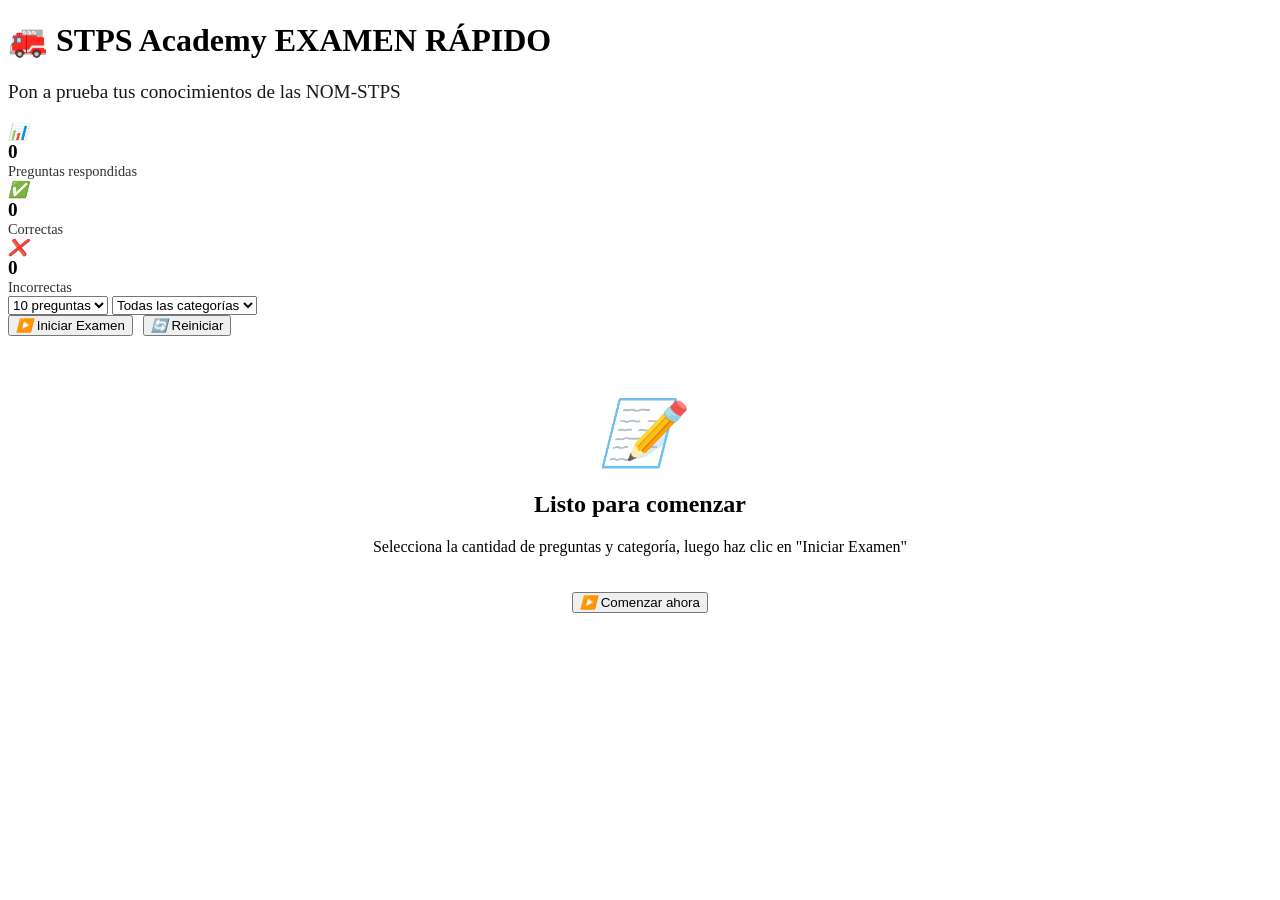
==== test.html @ a6aaee9d "Add initial HTML structure for exam application" ====
<!DOCTYPE html>
<html lang="es">
<head>
    <meta charset="UTF-8">
    <meta name="viewport" content="width=device-width, initial-scale=1.0">
    <title>📝 STPS Academy - Examen Rápido para Bomberos</title>
  
</head>
<body>
    <div class="exam-header">
        <h1>
            🚒 STPS Academy
            <span>EXAMEN RÁPIDO</span>
        </h1>
        <p style="font-size: 1.2em; opacity: 0.9;">Pon a prueba tus conocimientos de las NOM-STPS</p>
        
        <div class="stats">
            <div class="stat-card">
                <i>📊</i>
                <div>
                    <div style="font-size: 1.2em; font-weight: bold;" id="stats-respondidas">0</div>
                    <div style="font-size: 0.9em; opacity: 0.8;">Preguntas respondidas</div>
                </div>
            </div>
            <div class="stat-card">
                <i>✅</i>
                <div>
                    <div style="font-size: 1.2em; font-weight: bold;" id="stats-correctas">0</div>
                    <div style="font-size: 0.9em; opacity: 0.8;">Correctas</div>
                </div>
            </div>
            <div class="stat-card">
                <i>❌</i>
                <div>
                    <div style="font-size: 1.2em; font-weight: bold;" id="stats-incorrectas">0</div>
                    <div style="font-size: 0.9em; opacity: 0.8;">Incorrectas</div>
                </div>
            </div>
        </div>
    </div>

    <div class="control-panel">
        <div class="exam-config">
            <select class="config-select" id="numPreguntas">
                <option value="5">5 preguntas</option>
                <option value="10" selected>10 preguntas</option>
                <option value="20">20 preguntas</option>
                <option value="30">30 preguntas</option>
                <option value="50">50 preguntas</option>
            </select>
            
            <select class="config-select" id="categoriaExamen">
                <option value="todas">Todas las categorías</option>
                <option value="seguridad">🔧 Seguridad</option>
                <option value="salud">❤️ Salud</option>
                <option value="organizacion">📋 Organización</option>
                <option value="especificas">🏭 Específicas</option>
            </select>
        </div>
        
        <div style="display: flex; gap: 10px;">
            <button class="btn btn-primary" onclick="iniciarExamen()">
                <i>▶️</i> Iniciar Examen
            </button>
            <button class="btn btn-secondary" onclick="reiniciarExamen()">
                <i>🔄</i> Reiniciar
            </button>
        </div>
    </div>

    <div id="examArea">
        <!-- Aquí se renderiza el examen o resultados -->
    </div>

    <script>
        // Base de preguntas basada en las normas
        const bancoPreguntas = [
            // NOM-001
            {
                pregunta: "¿Cuál es el ancho mínimo de los pasillos principales según NOM-001?",
                opciones: ["60 cm", "90 cm", "120 cm", "150 cm"],
                correcta: 1,
                categoria: "seguridad",
                norma: "NOM-001",
                explicacion: "La NOM-001 establece 90 cm como ancho mínimo para pasillos principales de circulación."
            },
            {
                pregunta: "Las puertas de emergencia deben abrir hacia:",
                opciones: ["Hacia adentro", "Hacia afuera", "Hacia ambos lados", "No importa la dirección"],
                correcta: 1,
                categoria: "seguridad",
                norma: "NOM-001",
                explicacion: "Las puertas de emergencia siempre deben abrir hacia afuera para facilitar la evacuación."
            },
            
            // NOM-002
            {
                pregunta: "¿Qué clase de fuego corresponde a líquidos inflamables?",
                opciones: ["Clase A", "Clase B", "Clase C", "Clase D"],
                correcta: 1,
                categoria: "seguridad",
                norma: "NOM-002",
                explicacion: "Clase B: líquidos inflamables (gasolina, aceites, pinturas). Clase A: sólidos, Clase C: eléctricos, Clase D: metales."
            },
            {
                pregunta: "¿Cuál es el límite máximo de exposición a ruido sin protección para 8 horas?",
                opciones: ["85 dB", "90 dB", "95 dB", "100 dB"],
                correcta: 1,
                categoria: "salud",
                norma: "NOM-011",
                explicacion: "90 dB es el límite máximo permisible para 8 horas de exposición según NOM-011."
            },
            
            // NOM-009
            {
                pregunta: "¿A partir de qué altura se considera trabajo en altura según NOM-009?",
                opciones: ["1.50 m", "1.80 m", "2.00 m", "2.50 m"],
                correcta: 1,
                categoria: "seguridad",
                norma: "NOM-009",
                explicacion: "La NOM-009 establece 1.80 metros como altura mínima para considerar trabajo en altura."
            },
            
            // NOM-017
            {
                pregunta: "¿Qué color identifica la señal de prohibición?",
                opciones: ["Verde", "Azul", "Rojo", "Amarillo"],
                correcta: 2,
                categoria: "organizacion",
                norma: "NOM-026",
                explicacion: "Rojo: prohibición y equipo contra incendio. Verde: seguridad. Azul: obligación. Amarillo: precaución."
            },
            
            // NOM-005
            {
                pregunta: "En el rombo NFPA, ¿qué color indica riesgo a la salud?",
                opciones: ["Rojo", "Azul", "Amarillo", "Blanco"],
                correcta: 1,
                categoria: "seguridad",
                norma: "NOM-005",
                explicacion: "Azul = Salud, Rojo = Inflamabilidad, Amarillo = Reactividad, Blanco = Especial."
            },
            
            // NOM-035
            {
                pregunta: "¿Cuál NO es un factor de riesgo psicosocial según NOM-035?",
                opciones: ["Jornada laboral", "Violencia laboral", "Ruido excesivo", "Carga mental"],
                correcta: 2,
                categoria: "salud",
                norma: "NOM-035",
                explicacion: "Ruido excesivo es riesgo físico (NOM-011), no psicosocial. Los psicosociales son: ambiente, jornada, carga, liderazgo, violencia."
            },
            
            // NOM-036
            {
                pregunta: "¿Cuál es el límite máximo de carga para hombres en levantamiento ocasional?",
                opciones: ["15 kg", "20 kg", "25 kg", "30 kg"],
                correcta: 2,
                categoria: "salud",
                norma: "NOM-036",
                explicacion: "25 kg para hombres (ocasional), 15 kg para hombres (frecuente). Mujeres: 15 kg ocasional, 10 kg frecuente."
            },
            
            // NOM-033
            {
                pregunta: "¿Cuál es el rango seguro de oxígeno en espacios confinados?",
                opciones: ["18-22%", "19.5-23.5%", "20-24%", "21-25%"],
                correcta: 1,
                categoria: "seguridad",
                norma: "NOM-033",
                explicacion: "El rango seguro es 19.5-23.5%. Menor a 19.5% es deficiente, mayor a 23.5% es enriquecido y peligroso."
            },
            
            // NOM-020
            {
                pregunta: "¿A qué presión se realiza la prueba hidrostática de recipientes a presión?",
                opciones: ["1.0 veces presión trabajo", "1.25 veces presión trabajo", "1.5 veces presión trabajo", "2.0 veces presión trabajo"],
                correcta: 2,
                categoria: "seguridad",
                norma: "NOM-020",
                explicacion: "Prueba hidrostática: 1.5 veces la presión de trabajo según NOM-020."
            },
            
            // NOM-022
            {
                pregunta: "¿Cuál debe ser la resistencia máxima de puesta a tierra?",
                opciones: ["< 5 ohmios", "< 10 ohmios", "< 15 ohmios", "< 20 ohmios"],
                correcta: 1,
                categoria: "seguridad",
                norma: "NOM-022",
                explicacion: "La resistencia debe ser menor a 10 ohmios para disipar cargas electrostáticas."
            },
            
            // NOM-010
            {
                pregunta: "¿Qué significa PPT en monitoreo de agentes químicos?",
                opciones: ["Peligro Potencial Tóxico", "Promedio Ponderado en Tiempo", "Período de Prueba Técnica", "Punto de Prevención Total"],
                correcta: 1,
                categoria: "salud",
                norma: "NOM-010",
                explicacion: "PPT = Promedio Ponderado en Tiempo para 8 horas de exposición."
            },
            
            // NOM-018
            {
                pregunta: "¿Cuántas secciones tiene la Hoja de Datos de Seguridad (MSDS)?",
                opciones: ["12", "14", "16", "18"],
                correcta: 2,
                categoria: "organizacion",
                norma: "NOM-018",
                explicacion: "La MSDS tiene 16 secciones según el Sistema Globalmente Armonizado (SGA)."
            },
            
            // NOM-019
            {
                pregunta: "¿Cada cuándo deben reunirse las Comisiones Mixtas de Seguridad?",
                opciones: ["Semanal", "Quincenal", "Mensual", "Bimestral"],
                correcta: 2,
                categoria: "organizacion",
                norma: "NOM-019",
                explicacion: "Las comisiones deben reunirse de manera mensual según NOM-019."
            },
            
            // NOM-025
            {
                pregunta: "¿Qué nivel de iluminación se requiere para tareas normales?",
                opciones: ["50-100 lux", "100-300 lux", "300-500 lux", "500-750 lux"],
                correcta: 1,
                categoria: "salud",
                norma: "NOM-025",
                explicacion: "Tareas normales: 100-300 lux. Circulación: 20-50 lux. Tareas finas: 500-750 lux."
            },
            
            // NOM-031
            {
                pregunta: "¿A partir de qué profundidad deben entibarse las excavaciones?",
                opciones: ["1.0 m", "1.2 m", "1.5 m", "2.0 m"],
                correcta: 2,
                categoria: "especificas",
                norma: "NOM-031",
                explicacion: "Excavaciones mayores a 1.5 m requieren entibado o talud según NOM-031."
            },
            
            // NOM-037
            {
                pregunta: "¿Cuál es la altura recomendada de la mesa para teletrabajo?",
                opciones: ["60-70 cm", "70-80 cm", "80-90 cm", "90-100 cm"],
                correcta: 1,
                categoria: "especificas",
                norma: "NOM-037",
                explicacion: "La mesa debe tener una altura de 70-80 cm para ergonomía en teletrabajo."
            },
            
            // NOM-023
            {
                pregunta: "¿A qué concentración de metano (grisú) se debe evacuar la mina?",
                opciones: ["1.0%", "1.5%", "2.0%", "2.5%"],
                correcta: 1,
                categoria: "especificas",
                norma: "NOM-023",
                explicacion: "Alerta al 1%, evacuación obligatoria al 1.5% de metano."
            },
            
            // NOM-029
            {
                pregunta: "¿Cuál es el primer paso del procedimiento LOTO?",
                opciones: ["Aislar energía", "Bloquear", "Notificar", "Verificar"],
                correcta: 2,
                categoria: "seguridad",
                norma: "NOM-029",
                explicacion: "LOTO: 1. Preparar/Notificar, 2. Apagar, 3. Aislar, 4. Bloquear, 5. Verificar."
            },
            
            // NOM-027
            {
                pregunta: "¿Qué distancia mínima deben tener los combustibles de un área de soldadura?",
                opciones: ["5 m", "8 m", "10 m", "12 m"],
                correcta: 2,
                categoria: "seguridad",
                norma: "NOM-027",
                explicacion: "Distancia mínima de 10 metros de materiales combustibles en operaciones de soldadura."
            },
            
            // NOM-014
            {
                pregunta: "¿A partir de qué altitud se considera 'gran altitud'?",
                opciones: ["2000 msnm", "2500 msnm", "3000 msnm", "3500 msnm"],
                correcta: 2,
                categoria: "salud",
                norma: "NOM-014",
                explicacion: "Se considera gran altitud a partir de 3000 msnm según NOM-014."
            },
            
            // NOM-024
            {
                pregunta: "¿Qué tipo de vibración afecta a operadores de vehículos pesados?",
                opciones: ["Segmentaria", "Cuerpo entero", "Localizada", "Periférica"],
                correcta: 1,
                categoria: "salud",
                norma: "NOM-024",
                explicacion: "Vehículos pesados generan vibración de cuerpo entero. Herramientas manuales generan vibración segmentaria."
            },
            
            // NOM-034
            {
                pregunta: "¿Cuál es el ancho mínimo de puertas para accesibilidad?",
                opciones: ["0.60 m", "0.70 m", "0.80 m", "0.90 m"],
                correcta: 2,
                categoria: "seguridad",
                norma: "NOM-034",
                explicacion: "Puertas accesibles deben tener ancho mínimo de 0.80 m según NOM-034."
            },
            
            // NOM-028
            {
                pregunta: "¿Qué metodología de análisis de riesgos usa 'desviaciones de parámetros'?",
                opciones: ["What-If", "HAZOP", "Árbol de fallas", "Checklist"],
                correcta: 1,
                categoria: "organizacion",
                norma: "NOM-028",
                explicacion: "HAZOP analiza desviaciones de parámetros (presión, temperatura, flujo) con palabras guía."
            },
            
            // NOM-003
            {
                pregunta: "¿Cuál es el período de reentrada típico después de aplicar plaguicidas?",
                opciones: ["4-8 horas", "12-24 horas", "24-48 horas", "48-72 horas"],
                correcta: 2,
                categoria: "especificas",
                norma: "NOM-003",
                explicacion: "Período de reentrada típico de 24-48 horas después de aplicación de plaguicidas."
            }
        ];

        let examenActual = [];
        let respuestasUsuario = [];
        let preguntaActual = 0;
        let modoResultados = false;

        function iniciarExamen() {
            const numPreguntas = parseInt(document.getElementById('numPreguntas').value);
            const categoria = document.getElementById('categoriaExamen').value;
            
            // Filtrar preguntas por categoría
            let preguntasFiltradas = bancoPreguntas;
            if (categoria !== 'todas') {
                preguntasFiltradas = bancoPreguntas.filter(p => p.categoria === categoria);
            }
            
            // Seleccionar preguntas aleatorias
            examenActual = [...preguntasFiltradas]
                .sort(() => Math.random() - 0.5)
                .slice(0, Math.min(numPreguntas, preguntasFiltradas.length));
            
            respuestasUsuario = new Array(examenActual.length).fill(null);
            preguntaActual = 0;
            modoResultados = false;
            
            renderizarExamen();
            actualizarStats();
        }

        function renderizarExamen() {
            const area = document.getElementById('examArea');
            
            if (examenActual.length === 0) {
                area.innerHTML = `
                    <div class="exam-container" style="text-align: center; padding: 60px;">
                        <i style="font-size: 4em; color: #e63946;">📚</i>
                        <h2 style="margin: 20px 0;">No hay preguntas disponibles</h2>
                        <p>Selecciona otra categoría o inicia el examen</p>
                    </div>
                `;
                return;
            }

            if (modoResultados) {
                mostrarResultados();
                return;
            }

            const pregunta = examenActual[preguntaActual];
            const progreso = ((preguntaActual + 1) / examenActual.length) * 100;
            
            area.innerHTML = `
                <div class="exam-container">
                    <div class="progress-bar">
                        <div class="progress-fill" style="width: ${progreso}%"></div>
                    </div>
                    
                    <div class="question-header">
                        <span class="question-number">Pregunta ${preguntaActual + 1}/${examenActual.length}</span>
                        <span class="question-category">${pregunta.categoria.toUpperCase()} · ${pregunta.norma}</span>
                    </div>
                    
                    <div class="question-text">${pregunta.pregunta}</div>
                    
                    <div class="options-grid" id="opcionesContainer">
                        ${pregunta.opciones.map((opcion, idx) => `
                            <div class="option ${respuestasUsuario[preguntaActual] === idx ? 'selected' : ''}" onclick="seleccionarOpcion(${idx})">
                                <span class="option-marker">${String.fromCharCode(65 + idx)}</span>
                                <span>${opcion}</span>
                            </div>
                        `).join('')}
                    </div>
                    
                    <div class="navigation-buttons">
                        <button class="btn btn-secondary" onclick="cambiarPregunta(-1)" ${preguntaActual === 0 ? 'disabled' : ''}>
                            <i>◀</i> Anterior
                        </button>
                        
                        ${preguntaActual === examenActual.length - 1 ? 
                            '<button class="btn btn-success" onclick="finalizarExamen()"><i>✅</i> Finalizar Examen</button>' :
                            '<button class="btn btn-primary" onclick="cambiarPregunta(1)">Siguiente <i>▶</i></button>'
                        }
                    </div>
                </div>
            `;
        }

        window.seleccionarOpcion = function(opcionIdx) {
            respuestasUsuario[preguntaActual] = opcionIdx;
            actualizarStats();
            renderizarExamen();
        };

        window.cambiarPregunta = function(direccion) {
            const nuevaPregunta = preguntaActual + direccion;
            if (nuevaPregunta >= 0 && nuevaPregunta < examenActual.length) {
                preguntaActual = nuevaPregunta;
                renderizarExamen();
            }
        };

        window.finalizarExamen = function() {
            modoResultados = true;
            renderizarExamen();
        };

        function mostrarResultados() {
            const respondidas = respuestasUsuario.filter(r => r !== null).length;
            const correctas = respuestasUsuario.reduce((acc, respuesta, idx) => {
                return acc + (respuesta === examenActual[idx].correcta ? 1 : 0);
            }, 0);
            const incorrectas = respondidas - correctas;
            const porcentaje = respondidas > 0 ? Math.round((correctas / respondidas) * 100) : 0;

            const respuestasRevisar = examenActual.map((pregunta, idx) => ({
                ...pregunta,
                usuario: respuestasUsuario[idx],
                esCorrecta: respuestasUsuario[idx] === pregunta.correcta
            }));

            const area = document.getElementById('examArea');
            
            area.innerHTML = `
                <div class="results-container">
                    <h2 style="color: #1e2a3a;">📊 Resultados del Examen</h2>
                    
                    <div class="score-circle">
                        <span class="score-number">${porcentaje}%</span>
                        <span class="score-label">Calificación</span>
                    </div>
                    
                    <div class="result-details">
                        <div class="result-card correct">
                            <h3>${correctas}</h3>
                            <p>Correctas</p>
                        </div>
                        <div class="result-card incorrect">
                            <h3>${incorrectas}</h3>
                            <p>Incorrectas</p>
                        </div>
                        <div class="result-card" style="border-color: #1e2a3a;">
                            <h3>${respondidas}</h3>
                            <p>Respondidas</p>
                        </div>
                    </div>
                    
                    ${respondidas < examenActual.length ? 
                        `<p style="color: #e63946; margin-bottom: 20px;">
                            ⚠️ Te faltaron ${examenActual.length - respondidas} preguntas por responder
                        </p>` : ''}
                    
                    <h3 style="text-align: left; margin-top: 30px;">📝 Revisión de respuestas</h3>
                    <div class="review-list">
                        ${respuestasRevisar.map((item, idx) => `
                            <div class="review-item ${item.esCorrecta ? 'correct' : 'incorrect'}">
                                <div class="review-icon">${item.esCorrecta ? '✅' : '❌'}</div>
                                <div style="flex: 1">
                                    <div style="display: flex; gap: 10px; flex-wrap: wrap;">
                                        <strong>Pregunta ${idx + 1}</strong>
                                        <span class="badge-fire">${item.norma}</span>
                                    </div>
                                    <p style="margin: 8px 0;">${item.pregunta}</p>
                                    <p style="color: ${item.esCorrecta ? '#2a9d8f' : '#e63946'}; font-size: 0.9em;">
                                        <strong>Tu respuesta:</strong> ${item.usuario !== null ? 
                                            `${String.fromCharCode(65 + item.usuario)}. ${item.opciones[item.usuario]}` : 
                                            'No respondida'}
                                    </p>
                                    ${!item.esCorrecta ? 
                                        `<p style="color: #2a9d8f; font-size: 0.9em;">
                                            <strong>Respuesta correcta:</strong> 
                                            ${String.fromCharCode(65 + item.correcta)}. ${item.opciones[item.correcta]}
                                        </p>` : ''}
                                    <p style="color: #666; font-size: 0.9em; margin-top: 5px; padding-top: 5px; border-top: 1px dashed #ddd;">
                                        <em>💡 ${item.explicacion}</em>
                                    </p>
                                </div>
                            </div>
                        `).join('')}
                    </div>
                    
                    <div style="display: flex; gap: 15px; justify-content: center; margin-top: 30px;">
                        <button class="btn btn-primary" onclick="iniciarExamen()">
                            <i>🔄</i> Nuevo Examen
                        </button>
                        <button class="btn btn-secondary" onclick="reiniciarExamen()">
                            <i>🏠</i> Volver al inicio
                        </button>
                    </div>
                </div>
            `;
        }

        window.reiniciarExamen = function() {
            examenActual = [];
            respuestasUsuario = [];
            preguntaActual = 0;
            modoResultados = false;
            
            document.getElementById('examArea').innerHTML = `
                <div class="exam-container" style="text-align: center; padding: 60px;">
                    <i style="font-size: 4em; color: #e63946;">📝</i>
                    <h2 style="margin: 20px 0;">Listo para comenzar</h2>
                    <p>Selecciona la cantidad de preguntas y categoría, luego haz clic en "Iniciar Examen"</p>
                    <button class="btn btn-primary" onclick="iniciarExamen()" style="margin: 20px auto;">
                        <i>▶️</i> Comenzar ahora
                    </button>
                </div>
            `;
            
            document.getElementById('stats-respondidas').textContent = '0';
            document.getElementById('stats-correctas').textContent = '0';
            document.getElementById('stats-incorrectas').textContent = '0';
        };

        function actualizarStats() {
            const respondidas = respuestasUsuario.filter(r => r !== null).length;
            const correctas = respuestasUsuario.reduce((acc, respuesta, idx) => {
                return acc + (respuesta === examenActual[idx]?.correcta ? 1 : 0);
            }, 0);
            const incorrectas = respondidas - correctas;
            
            document.getElementById('stats-respondidas').textContent = respondidas;
            document.getElementById('stats-correctas').textContent = correctas;
            document.getElementById('stats-incorrectas').textContent = incorrectas;
        }

        // Inicializar
        reiniciarExamen();
    </script>
</body>
</html>
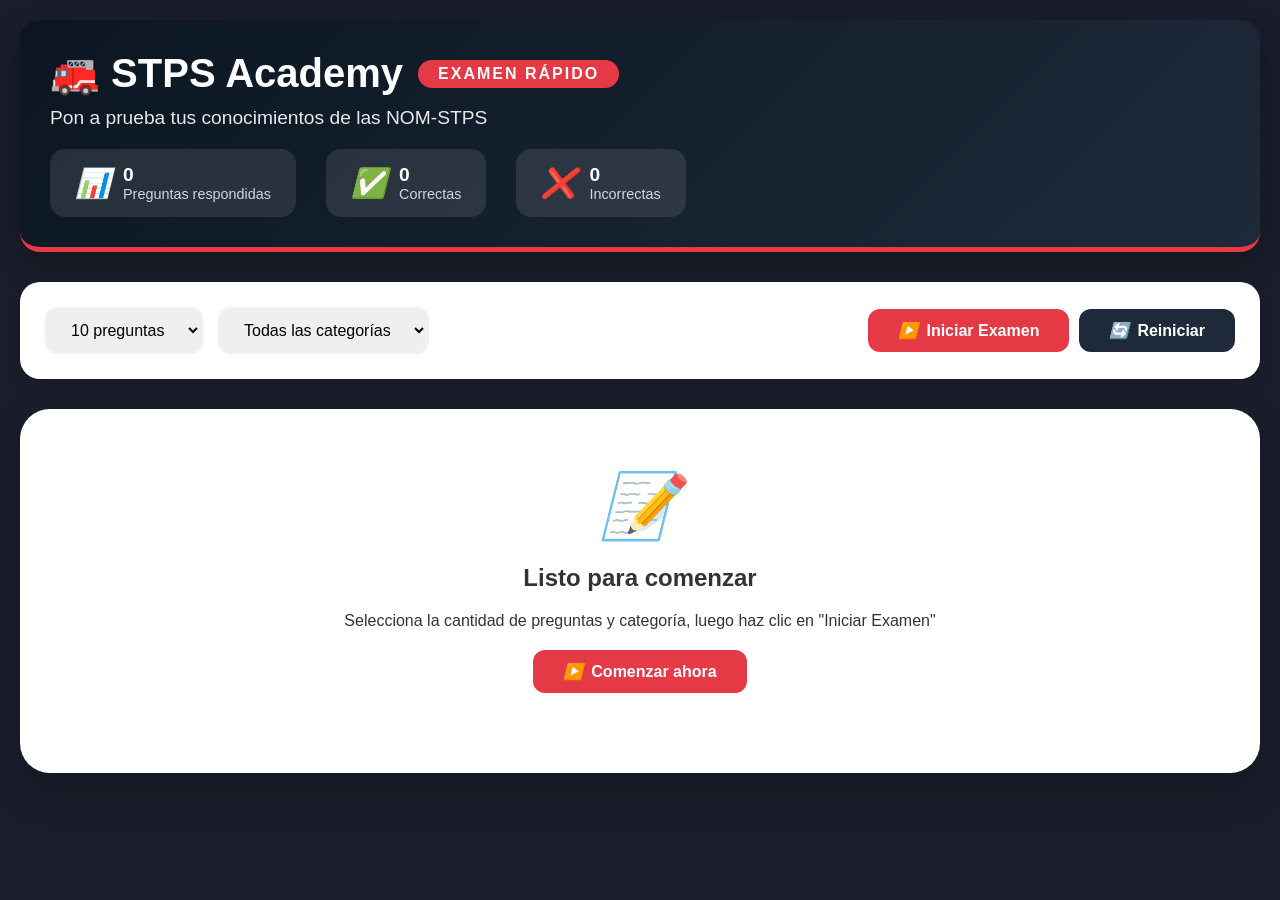
==== commit 183a6617: "Update test.html" ====
--- a/test.html
+++ b/test.html
@@ -4,7 +4,7 @@
     <meta charset="UTF-8">
     <meta name="viewport" content="width=device-width, initial-scale=1.0">
     <title>📝 STPS Academy - Examen Rápido para Bomberos</title>
-  
+  <link rel="stylesheet" href="test.css">   
 </head>
 <body>
     <div class="exam-header">
--- a/test.css
+++ b/test.css
@@ -0,0 +1,391 @@
+        * {
+            margin: 0;
+            padding: 0;
+            box-sizing: border-box;
+        }
+
+        body {
+            font-family: 'Segoe UI', Tahoma, Geneva, Verdana, sans-serif;
+            background: #1a1e2b;
+            min-height: 100vh;
+            color: #333;
+            padding: 20px;
+        }
+
+        /* Header */
+        .exam-header {
+            background: linear-gradient(135deg, #0b1622 0%, #1e2a3a 100%);
+            color: white;
+            border-radius: 20px;
+            padding: 30px;
+            margin-bottom: 30px;
+            box-shadow: 0 10px 30px rgba(0,0,0,0.3);
+            border-bottom: 5px solid #e63946;
+        }
+
+        .exam-header h1 {
+            font-size: 2.5em;
+            display: flex;
+            align-items: center;
+            gap: 15px;
+            margin-bottom: 10px;
+        }
+
+        .exam-header h1 span {
+            background: #e63946;
+            padding: 5px 20px;
+            border-radius: 50px;
+            font-size: 0.4em;
+            letter-spacing: 2px;
+        }
+
+        .stats {
+            display: flex;
+            gap: 30px;
+            margin-top: 20px;
+            flex-wrap: wrap;
+        }
+
+        .stat-card {
+            background: rgba(255,255,255,0.1);
+            padding: 15px 25px;
+            border-radius: 15px;
+            display: flex;
+            align-items: center;
+            gap: 12px;
+        }
+
+        .stat-card i {
+            font-size: 1.8em;
+            color: #e63946;
+        }
+
+        /* Panel de control */
+        .control-panel {
+            background: white;
+            border-radius: 20px;
+            padding: 25px;
+            margin-bottom: 30px;
+            box-shadow: 0 10px 20px rgba(0,0,0,0.1);
+            display: flex;
+            flex-wrap: wrap;
+            gap: 15px;
+            align-items: center;
+            justify-content: space-between;
+        }
+
+        .exam-config {
+            display: flex;
+            gap: 15px;
+            flex-wrap: wrap;
+        }
+
+        .config-select {
+            padding: 12px 20px;
+            border: 2px solid #eef2f6;
+            border-radius: 12px;
+            font-size: 1em;
+            cursor: pointer;
+            outline: none;
+            transition: all 0.3s;
+        }
+
+        .config-select:hover {
+            border-color: #e63946;
+        }
+
+        .btn {
+            padding: 12px 30px;
+            border: none;
+            border-radius: 12px;
+            font-weight: bold;
+            cursor: pointer;
+            transition: all 0.3s;
+            font-size: 1em;
+            display: flex;
+            align-items: center;
+            gap: 8px;
+        }
+
+        .btn-primary {
+            background: #e63946;
+            color: white;
+        }
+
+        .btn-primary:hover {
+            background: #c82333;
+            transform: translateY(-2px);
+            box-shadow: 0 5px 15px rgba(230, 57, 70, 0.3);
+        }
+
+        .btn-secondary {
+            background: #1e2a3a;
+            color: white;
+        }
+
+        .btn-secondary:hover {
+            background: #0b1622;
+        }
+
+        .btn-success {
+            background: #2a9d8f;
+            color: white;
+        }
+
+        .btn-success:hover {
+            background: #228176;
+        }
+
+        /* Panel de examen */
+        .exam-container {
+            background: white;
+            border-radius: 30px;
+            padding: 30px;
+            box-shadow: 0 20px 40px rgba(0,0,0,0.2);
+            margin-bottom: 30px;
+        }
+
+        .progress-bar {
+            height: 10px;
+            background: #eef2f6;
+            border-radius: 10px;
+            margin-bottom: 30px;
+            overflow: hidden;
+        }
+
+        .progress-fill {
+            height: 100%;
+            background: linear-gradient(90deg, #e63946, #ff8c94);
+            width: 0%;
+            transition: width 0.3s ease;
+        }
+
+        .question-header {
+            display: flex;
+            justify-content: space-between;
+            align-items: center;
+            margin-bottom: 25px;
+            padding-bottom: 15px;
+            border-bottom: 2px solid #eef2f6;
+        }
+
+        .question-number {
+            background: #1e2a3a;
+            color: white;
+            padding: 8px 20px;
+            border-radius: 30px;
+            font-weight: bold;
+        }
+
+        .question-category {
+            background: #e63946;
+            color: white;
+            padding: 8px 20px;
+            border-radius: 30px;
+            font-size: 0.9em;
+        }
+
+        .question-text {
+            font-size: 1.5em;
+            color: #1e2a3a;
+            margin-bottom: 30px;
+            line-height: 1.5;
+            font-weight: 600;
+        }
+
+        .options-grid {
+            display: grid;
+            gap: 15px;
+            margin-bottom: 30px;
+        }
+
+        .option {
+            background: #f8fafc;
+            border: 2px solid #eef2f6;
+            border-radius: 15px;
+            padding: 20px;
+            cursor: pointer;
+            transition: all 0.2s;
+            display: flex;
+            align-items: center;
+            gap: 15px;
+        }
+
+        .option:hover {
+            border-color: #e63946;
+            background: white;
+            transform: translateX(5px);
+        }
+
+        .option.selected {
+            background: #e63946;
+            border-color: #e63946;
+            color: white;
+        }
+
+        .option.correct {
+            background: #2a9d8f;
+            border-color: #2a9d8f;
+            color: white;
+        }
+
+        .option.incorrect {
+            background: #e63946;
+            border-color: #e63946;
+            color: white;
+        }
+
+        .option-marker {
+            width: 30px;
+            height: 30px;
+            border-radius: 50%;
+            background: white;
+            border: 2px solid #ddd;
+            display: flex;
+            align-items: center;
+            justify-content: center;
+            font-weight: bold;
+        }
+
+        .option.selected .option-marker {
+            background: white;
+            border-color: white;
+            color: #e63946;
+        }
+
+        .navigation-buttons {
+            display: flex;
+            justify-content: space-between;
+            gap: 15px;
+            margin-top: 30px;
+        }
+
+        /* Resultados */
+        .results-container {
+            background: white;
+            border-radius: 30px;
+            padding: 40px;
+            box-shadow: 0 20px 40px rgba(0,0,0,0.2);
+            text-align: center;
+        }
+
+        .score-circle {
+            width: 200px;
+            height: 200px;
+            border-radius: 50%;
+            background: linear-gradient(135deg, #e63946, #ff8c94);
+            margin: 30px auto;
+            display: flex;
+            flex-direction: column;
+            align-items: center;
+            justify-content: center;
+            color: white;
+            box-shadow: 0 10px 30px rgba(230, 57, 70, 0.3);
+        }
+
+        .score-number {
+            font-size: 4em;
+            font-weight: bold;
+            line-height: 1;
+        }
+
+        .score-label {
+            font-size: 1.2em;
+            opacity: 0.9;
+        }
+
+        .result-details {
+            display: grid;
+            grid-template-columns: repeat(auto-fit, minmax(200px, 1fr));
+            gap: 20px;
+            margin: 40px 0;
+        }
+
+        .result-card {
+            background: #f8fafc;
+            border-radius: 15px;
+            padding: 25px;
+            border-left: 5px solid;
+        }
+
+        .result-card.correct { border-color: #2a9d8f; }
+        .result-card.incorrect { border-color: #e63946; }
+
+        .result-card h3 {
+            font-size: 2em;
+            margin-bottom: 5px;
+        }
+
+        .review-list {
+            text-align: left;
+            margin-top: 30px;
+            max-height: 400px;
+            overflow-y: auto;
+            padding: 20px;
+            background: #f8fafc;
+            border-radius: 15px;
+        }
+
+        .review-item {
+            padding: 15px;
+            border-bottom: 1px solid #eef2f6;
+            display: flex;
+            gap: 15px;
+        }
+
+        .review-item.correct { background: #e8f5e9; }
+        .review-item.incorrect { background: #ffebee; }
+
+        .review-icon {
+            font-size: 1.5em;
+        }
+
+        .badge-fire {
+            background: #e63946;
+            color: white;
+            padding: 3px 10px;
+            border-radius: 20px;
+            font-size: 0.8em;
+            margin-left: 10px;
+        }
+
+        /* Loading */
+        .loading {
+            text-align: center;
+            padding: 50px;
+        }
+
+        .loading-spinner {
+            width: 50px;
+            height: 50px;
+            border: 5px solid #eef2f6;
+            border-top-color: #e63946;
+            border-radius: 50%;
+            animation: spin 1s linear infinite;
+            margin: 20px auto;
+        }
+
+        @keyframes spin {
+            to { transform: rotate(360deg); }
+        }
+
+        /* Responsive */
+        @media (max-width: 768px) {
+            .exam-header h1 {
+                font-size: 1.8em;
+            }
+            
+            .stats {
+                flex-direction: column;
+                gap: 10px;
+            }
+            
+            .question-text {
+                font-size: 1.2em;
+            }
+            
+            .navigation-buttons {
+                flex-direction: column;
+            }
+        }
+    
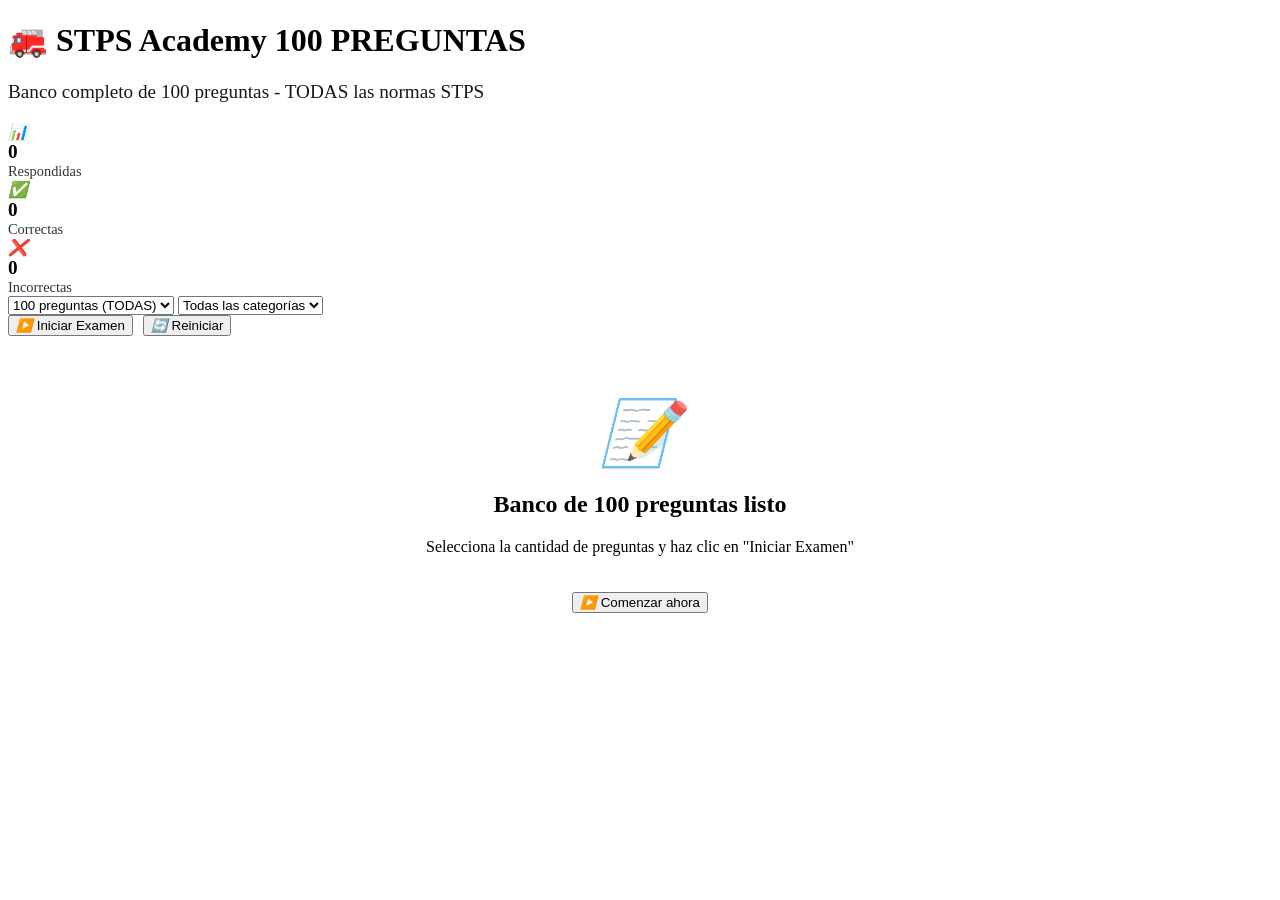
==== commit 1712c1a0: "Update test.html" ====
--- a/test.html
+++ b/test.html
@@ -3,23 +3,23 @@
 <head>
     <meta charset="UTF-8">
     <meta name="viewport" content="width=device-width, initial-scale=1.0">
-    <title>📝 STPS Academy - Examen Rápido para Bomberos</title>
-  <link rel="stylesheet" href="test.css">   
+    <title>📝 STPS Academy - 100 PREGUNTAS para Bomberos</title>
+ 
 </head>
 <body>
     <div class="exam-header">
         <h1>
             🚒 STPS Academy
-            <span>EXAMEN RÁPIDO</span>
+            <span>100 PREGUNTAS</span>
         </h1>
-        <p style="font-size: 1.2em; opacity: 0.9;">Pon a prueba tus conocimientos de las NOM-STPS</p>
+        <p style="font-size: 1.2em; opacity: 0.9;">Banco completo de 100 preguntas - TODAS las normas STPS</p>
         
         <div class="stats">
             <div class="stat-card">
                 <i>📊</i>
                 <div>
                     <div style="font-size: 1.2em; font-weight: bold;" id="stats-respondidas">0</div>
-                    <div style="font-size: 0.9em; opacity: 0.8;">Preguntas respondidas</div>
+                    <div style="font-size: 0.9em; opacity: 0.8;">Respondidas</div>
                 </div>
             </div>
             <div class="stat-card">
@@ -42,11 +42,11 @@
     <div class="control-panel">
         <div class="exam-config">
             <select class="config-select" id="numPreguntas">
-                <option value="5">5 preguntas</option>
-                <option value="10" selected>10 preguntas</option>
+                <option value="10">10 preguntas</option>
                 <option value="20">20 preguntas</option>
                 <option value="30">30 preguntas</option>
                 <option value="50">50 preguntas</option>
+                <option value="100" selected>100 preguntas (TODAS)</option>
             </select>
             
             <select class="config-select" id="categoriaExamen">
@@ -69,13 +69,13 @@
     </div>
 
     <div id="examArea">
-        <!-- Aquí se renderiza el examen o resultados -->
+        <!-- Se renderiza el examen -->
     </div>
 
     <script>
-        // Base de preguntas basada en las normas
+        // ==================== BANCO DE 100 PREGUNTAS ====================
         const bancoPreguntas = [
-            // NOM-001
+            // ========== NOM-001 (Edificios) ==========
             {
                 pregunta: "¿Cuál es el ancho mínimo de los pasillos principales según NOM-001?",
                 opciones: ["60 cm", "90 cm", "120 cm", "150 cm"],
@@ -92,246 +92,692 @@
                 norma: "NOM-001",
                 explicacion: "Las puertas de emergencia siempre deben abrir hacia afuera para facilitar la evacuación."
             },
-            
-            // NOM-002
+            {
+                pregunta: "¿Cuál es la altura mínima de pasillos según NOM-001?",
+                opciones: ["2.00 m", "2.10 m", "2.20 m", "2.30 m"],
+                correcta: 2,
+                categoria: "seguridad",
+                norma: "NOM-001",
+                explicacion: "Altura mínima de pasillos: 2.20 metros libres de obstáculos."
+            },
+            
+            // ========== NOM-002 (Incendios) ==========
             {
                 pregunta: "¿Qué clase de fuego corresponde a líquidos inflamables?",
                 opciones: ["Clase A", "Clase B", "Clase C", "Clase D"],
                 correcta: 1,
                 categoria: "seguridad",
                 norma: "NOM-002",
-                explicacion: "Clase B: líquidos inflamables (gasolina, aceites, pinturas). Clase A: sólidos, Clase C: eléctricos, Clase D: metales."
-            },
-            {
-                pregunta: "¿Cuál es el límite máximo de exposición a ruido sin protección para 8 horas?",
-                opciones: ["85 dB", "90 dB", "95 dB", "100 dB"],
-                correcta: 1,
-                categoria: "salud",
-                norma: "NOM-011",
-                explicacion: "90 dB es el límite máximo permisible para 8 horas de exposición según NOM-011."
-            },
-            
-            // NOM-009
+                explicacion: "Clase B: líquidos inflamables (gasolina, aceites, pinturas)."
+            },
+            {
+                pregunta: "¿Qué clase de fuego corresponde a equipos eléctricos?",
+                opciones: ["Clase A", "Clase B", "Clase C", "Clase D"],
+                correcta: 2,
+                categoria: "seguridad",
+                norma: "NOM-002",
+                explicacion: "Clase C: equipos eléctricos energizados."
+            },
+            {
+                pregunta: "¿Qué clase de fuego corresponde a metales combustibles?",
+                opciones: ["Clase A", "Clase B", "Clase C", "Clase D"],
+                correcta: 3,
+                categoria: "seguridad",
+                norma: "NOM-002",
+                explicacion: "Clase D: metales combustibles (magnesio, titanio, sodio)."
+            },
+            {
+                pregunta: "¿Qué clase de fuego corresponde a aceites de cocina?",
+                opciones: ["Clase A", "Clase B", "Clase C", "Clase K"],
+                correcta: 3,
+                categoria: "seguridad",
+                norma: "NOM-002",
+                explicacion: "Clase K: aceites y grasas de cocina."
+            },
+            
+            // ========== NOM-003 (Agrícola) ==========
+            {
+                pregunta: "¿Cuál es el período de reentrada típico después de aplicar plaguicidas?",
+                opciones: ["4-8 horas", "12-24 horas", "24-48 horas", "48-72 horas"],
+                correcta: 2,
+                categoria: "especificas",
+                norma: "NOM-003",
+                explicacion: "Período de reentrada típico de 24-48 horas después de aplicación."
+            },
+            {
+                pregunta: "¿Qué EPP es obligatorio para aplicación de plaguicidas?",
+                opciones: ["Solo guantes", "Traje completo + respirador", "Solo mascarilla", "Gafas únicamente"],
+                correcta: 1,
+                categoria: "especificas",
+                norma: "NOM-003",
+                explicacion: "Se requiere traje completo impermeable y respirador con cartuchos para orgánicos."
+            },
+            
+            // ========== NOM-004 (Maquinaria) ==========
+            {
+                pregunta: "¿Qué significa LOTO?",
+                opciones: ["Lock Out, Tag Out", "Load Out, Turn Off", "Light On, Turn Off", "Long Operation Time Out"],
+                correcta: 0,
+                categoria: "seguridad",
+                norma: "NOM-004",
+                explicacion: "LOTO = Lockout/Tagout (Bloqueo/Etiquetado) para mantenimiento seguro."
+            },
+            {
+                pregunta: "¿Cuál es el primer paso del procedimiento LOTO?",
+                opciones: ["Aislar energía", "Bloquear", "Notificar/Preparar", "Verificar"],
+                correcta: 2,
+                categoria: "seguridad",
+                norma: "NOM-004",
+                explicacion: "LOTO: 1. Preparar/Notificar, 2. Apagar, 3. Aislar, 4. Bloquear, 5. Verificar."
+            },
+            {
+                pregunta: "¿Cuál es el último paso del procedimiento LOTO?",
+                opciones: ["Aislar energía", "Verificar", "Notificar", "Bloquear"],
+                correcta: 1,
+                categoria: "seguridad",
+                norma: "NOM-004",
+                explicacion: "El último paso es Verificar que la energía esté aislada antes de trabajar."
+            },
+            
+            // ========== NOM-005 (Químicos) ==========
+            {
+                pregunta: "En el rombo NFPA, ¿qué color indica riesgo a la salud?",
+                opciones: ["Rojo", "Azul", "Amarillo", "Blanco"],
+                correcta: 1,
+                categoria: "seguridad",
+                norma: "NOM-005",
+                explicacion: "Azul = Salud, Rojo = Inflamabilidad, Amarillo = Reactividad."
+            },
+            {
+                pregunta: "En el rombo NFPA, ¿qué color indica inflamabilidad?",
+                opciones: ["Rojo", "Azul", "Amarillo", "Blanco"],
+                correcta: 0,
+                categoria: "seguridad",
+                norma: "NOM-005",
+                explicacion: "Rojo = Inflamabilidad, Azul = Salud, Amarillo = Reactividad."
+            },
+            {
+                pregunta: "En el rombo NFPA, la escala de peligro va de:",
+                opciones: ["0 a 3", "0 a 4", "1 a 5", "1 a 10"],
+                correcta: 1,
+                categoria: "seguridad",
+                norma: "NOM-005",
+                explicacion: "Escala 0-4 donde 0 = mínimo riesgo, 4 = máximo riesgo."
+            },
+            
+            // ========== NOM-006 (Materiales) ==========
+            {
+                pregunta: "¿Cuál es la altura máxima recomendada para estibas?",
+                opciones: ["2 m", "3 m", "4 m", "5 m"],
+                correcta: 2,
+                categoria: "seguridad",
+                norma: "NOM-006",
+                explicacion: "Altura máxima de estiba: 4 metros o según resistencia de los materiales."
+            },
+            {
+                pregunta: "¿Ancho mínimo de pasillos principales para montacargas?",
+                opciones: ["1 m", "1.5 m", "2 m", "2.5 m"],
+                correcta: 2,
+                categoria: "seguridad",
+                norma: "NOM-006",
+                explicacion: "Pasillo principal mínimo: 2 metros para circulación de montacargas."
+            },
+            
+            // ========== NOM-008 (Forestal) ==========
+            {
+                pregunta: "¿Cuál debe ser la zona de desrame al talar un árbol?",
+                opciones: ["1 vez altura", "2 veces altura", "3 veces altura", "4 veces altura"],
+                correcta: 1,
+                categoria: "especificas",
+                norma: "NOM-008",
+                explicacion: "Zona de desrame: 2 veces la altura del árbol."
+            },
+            {
+                pregunta: "¿A qué ángulo debe estar la ruta de escape en tala?",
+                opciones: ["30°", "45°", "60°", "90°"],
+                correcta: 1,
+                categoria: "especificas",
+                norma: "NOM-008",
+                explicacion: "Ruta de escape a 45° de la dirección de caída planificada."
+            },
+            
+            // ========== NOM-009 (Altura) ==========
             {
                 pregunta: "¿A partir de qué altura se considera trabajo en altura según NOM-009?",
                 opciones: ["1.50 m", "1.80 m", "2.00 m", "2.50 m"],
                 correcta: 1,
                 categoria: "seguridad",
                 norma: "NOM-009",
-                explicacion: "La NOM-009 establece 1.80 metros como altura mínima para considerar trabajo en altura."
-            },
-            
-            // NOM-017
-            {
-                pregunta: "¿Qué color identifica la señal de prohibición?",
-                opciones: ["Verde", "Azul", "Rojo", "Amarillo"],
-                correcta: 2,
-                categoria: "organizacion",
-                norma: "NOM-026",
-                explicacion: "Rojo: prohibición y equipo contra incendio. Verde: seguridad. Azul: obligación. Amarillo: precaución."
-            },
-            
-            // NOM-005
-            {
-                pregunta: "En el rombo NFPA, ¿qué color indica riesgo a la salud?",
-                opciones: ["Rojo", "Azul", "Amarillo", "Blanco"],
-                correcta: 1,
-                categoria: "seguridad",
-                norma: "NOM-005",
-                explicacion: "Azul = Salud, Rojo = Inflamabilidad, Amarillo = Reactividad, Blanco = Especial."
-            },
-            
-            // NOM-035
-            {
-                pregunta: "¿Cuál NO es un factor de riesgo psicosocial según NOM-035?",
-                opciones: ["Jornada laboral", "Violencia laboral", "Ruido excesivo", "Carga mental"],
-                correcta: 2,
-                categoria: "salud",
-                norma: "NOM-035",
-                explicacion: "Ruido excesivo es riesgo físico (NOM-011), no psicosocial. Los psicosociales son: ambiente, jornada, carga, liderazgo, violencia."
-            },
-            
-            // NOM-036
-            {
-                pregunta: "¿Cuál es el límite máximo de carga para hombres en levantamiento ocasional?",
-                opciones: ["15 kg", "20 kg", "25 kg", "30 kg"],
-                correcta: 2,
-                categoria: "salud",
-                norma: "NOM-036",
-                explicacion: "25 kg para hombres (ocasional), 15 kg para hombres (frecuente). Mujeres: 15 kg ocasional, 10 kg frecuente."
-            },
-            
-            // NOM-033
-            {
-                pregunta: "¿Cuál es el rango seguro de oxígeno en espacios confinados?",
-                opciones: ["18-22%", "19.5-23.5%", "20-24%", "21-25%"],
-                correcta: 1,
-                categoria: "seguridad",
-                norma: "NOM-033",
-                explicacion: "El rango seguro es 19.5-23.5%. Menor a 19.5% es deficiente, mayor a 23.5% es enriquecido y peligroso."
-            },
-            
-            // NOM-020
-            {
-                pregunta: "¿A qué presión se realiza la prueba hidrostática de recipientes a presión?",
-                opciones: ["1.0 veces presión trabajo", "1.25 veces presión trabajo", "1.5 veces presión trabajo", "2.0 veces presión trabajo"],
+                explicacion: "La NOM-009 establece 1.80 metros como altura mínima."
+            },
+            {
+                pregunta: "¿Cuál es la fuerza máxima de detención en un sistema anticaídas?",
+                opciones: ["4 kN", "6 kN", "8 kN", "10 kN"],
+                correcta: 1,
+                categoria: "seguridad",
+                norma: "NOM-009",
+                explicacion: "Fuerza máxima de detención: 6 kN según normas internacionales."
+            },
+            {
+                pregunta: "¿Qué tipo de arnés es obligatorio para trabajos en altura?",
+                opciones: ["Arnés de cintura", "Arnés de cuerpo completo", "Arnés pectoral", "Cinturón de herramientas"],
+                correcta: 1,
+                categoria: "seguridad",
+                norma: "NOM-009",
+                explicacion: "Arnés de cuerpo completo con punto de conexión dorsal obligatorio."
+            },
+            
+            // ========== NOM-010 (Químicos) ==========
+            {
+                pregunta: "¿Qué significa LMPE?",
+                opciones: ["Límite Máximo Permisible de Exposición", "Límite Mínimo de Protección Especial", "Largo Mantenimiento de Protección", "Luz Mínima para Exposición"],
+                correcta: 0,
+                categoria: "salud",
+                norma: "NOM-010",
+                explicacion: "LMPE = Límite Máximo Permisible de Exposición a agentes químicos."
+            },
+            {
+                pregunta: "¿Qué significa PPT en monitoreo de agentes químicos?",
+                opciones: ["Promedio Ponderado en Tiempo", "Peligro Potencial Tóxico", "Período de Prueba Técnica", "Punto de Prevención Total"],
+                correcta: 0,
+                categoria: "salud",
+                norma: "NOM-010",
+                explicacion: "PPT = Promedio Ponderado en Tiempo para 8 horas de exposición."
+            },
+            {
+                pregunta: "¿Cuánto dura el límite de corto plazo (CPT)?",
+                opciones: ["5 minutos", "10 minutos", "15 minutos", "30 minutos"],
+                correcta: 2,
+                categoria: "salud",
+                norma: "NOM-010",
+                explicacion: "CPT = Concentración Pico Temporal por 15 minutos."
+            },
+            
+            // ========== NOM-011 (Ruido) ==========
+            {
+                pregunta: "¿Cuál es el límite máximo de exposición a ruido para 8 horas?",
+                opciones: ["85 dB", "90 dB", "95 dB", "100 dB"],
+                correcta: 1,
+                categoria: "salud",
+                norma: "NOM-011",
+                explicacion: "90 dB es el límite máximo permisible para 8 horas."
+            },
+            {
+                pregunta: "¿Cuánto aumenta la energía sonora por cada 3 dB?",
+                opciones: ["Se duplica", "Se triplica", "Aumenta 50%", "No cambia"],
+                correcta: 0,
+                categoria: "salud",
+                norma: "NOM-011",
+                explicacion: "Cada 3 dB se duplica la energía sonora."
+            },
+            {
+                pregunta: "¿Cuál es el máximo permitido sin protección?",
+                opciones: ["100 dB", "105 dB", "110 dB", "115 dB"],
+                correcta: 1,
+                categoria: "salud",
+                norma: "NOM-011",
+                explicacion: "Máximo sin protección: 105 dB (aunque sea por corto tiempo)."
+            },
+            
+            // ========== NOM-012 (Ionizantes) ==========
+            {
+                pregunta: "¿Cuál es el límite ocupacional de radiación por año?",
+                opciones: ["10 mSv", "20 mSv", "50 mSv", "100 mSv"],
+                correcta: 1,
+                categoria: "salud",
+                norma: "NOM-012",
+                explicacion: "Límite ocupacional: 20 mSv por año promediado en 5 años."
+            },
+            {
+                pregunta: "¿Cuáles son los principios de protección radiológica?",
+                opciones: ["Tiempo, Distancia, Blindaje", "Agua, Jabón, Crema", "Casco, Lentes, Guantes", "Leche, Yodo, Potasio"],
+                correcta: 0,
+                categoria: "salud",
+                norma: "NOM-012",
+                explicacion: "Tiempo, Distancia, Blindaje (TDB) son los principios básicos."
+            },
+            
+            // ========== NOM-013 (No ionizantes) ==========
+            {
+                pregunta: "¿Qué radiación causa cataratas?",
+                opciones: ["UV", "IR (infrarroja)", "RF", "Microondas"],
+                correcta: 1,
+                categoria: "salud",
+                norma: "NOM-013",
+                explicacion: "La radiación infrarroja (IR) puede causar cataratas."
+            },
+            {
+                pregunta: "¿Qué radiación causa cáncer de piel?",
+                opciones: ["UV", "IR", "RF", "Microondas"],
+                correcta: 0,
+                categoria: "salud",
+                norma: "NOM-013",
+                explicacion: "La radiación ultravioleta (UV) causa cáncer de piel y fotoqueratitis."
+            },
+            
+            // ========== NOM-014 (Presiones) ==========
+            {
+                pregunta: "¿A partir de qué altitud se considera 'gran altitud'?",
+                opciones: ["2000 msnm", "2500 msnm", "3000 msnm", "3500 msnm"],
+                correcta: 2,
+                categoria: "salud",
+                norma: "NOM-014",
+                explicacion: "Gran altitud: >3000 msnm según NOM-014."
+            },
+            {
+                pregunta: "¿Cuántos días de aclimatación se recomiendan para gran altitud?",
+                opciones: ["1-2 días", "3-5 días", "5-7 días", "7-10 días"],
+                correcta: 1,
+                categoria: "salud",
+                norma: "NOM-014",
+                explicacion: "Aclimatación recomendada: 3-5 días antes de trabajo pesado."
+            },
+            
+            // ========== NOM-015 (Térmicas) ==========
+            {
+                pregunta: "¿Qué significa WBGT?",
+                opciones: ["World Balance Global Temperature", "Wet Bulb Globe Temperature", "Water Boiling Gradient Test", "White Black Green Temperature"],
+                correcta: 1,
+                categoria: "salud",
+                norma: "NOM-015",
+                explicacion: "WBGT = Wet Bulb Globe Temperature (índice de bulbo húmedo-globo)."
+            },
+            {
+                pregunta: "¿Cada cuánto se recomienda hidratación en ambientes calurosos?",
+                opciones: ["10 min", "20 min", "30 min", "60 min"],
+                correcta: 1,
+                categoria: "salud",
+                norma: "NOM-015",
+                explicacion: "Hidratación: 250 ml cada 20 minutos en ambientes calurosos."
+            },
+            
+            // ========== NOM-016 (Ferrocarriles) ==========
+            {
+                pregunta: "¿Cuál es la distancia de seguridad respecto a vías férreas?",
+                opciones: ["1 m", "2 m", "3 m", "4 m"],
+                correcta: 1,
+                categoria: "especificas",
+                norma: "NOM-016",
+                explicacion: "Distancia de seguridad: 2 metros de la vía férrea."
+            },
+            {
+                pregunta: "¿Qué señal se usa de día en maniobras ferroviarias?",
+                opciones: ["Bandera roja", "Bandera verde", "Bandera amarilla", "Bandera azul"],
+                correcta: 0,
+                categoria: "especificas",
+                norma: "NOM-016",
+                explicacion: "Bandera roja de día, luz roja de noche para señales de alto."
+            },
+            
+            // ========== NOM-017 (EPP) ==========
+            {
+                pregunta: "¿Qué clase de casco es para alto voltaje?",
+                opciones: ["Clase A", "Clase B", "Clase C", "Clase D"],
+                correcta: 1,
+                categoria: "organizacion",
+                norma: "NOM-017",
+                explicacion: "Clase B (o E): resistente a alto voltaje (20,000 V)."
+            },
+            {
+                pregunta: "¿Qué significa N95 en respiradores?",
+                opciones: ["Filtra 95% de partículas", "95 minutos de uso", "95 mm de diámetro", "Modelo 95"],
+                correcta: 0,
+                categoria: "organizacion",
+                norma: "NOM-017",
+                explicacion: "N95 = Filtra al menos 95% de partículas en el aire."
+            },
+            
+            // ========== NOM-018 (SGA) ==========
+            {
+                pregunta: "¿Cuántos pictogramas tiene el Sistema Globalmente Armonizado?",
+                opciones: ["6", "9", "12", "15"],
+                correcta: 1,
+                categoria: "organizacion",
+                norma: "NOM-018",
+                explicacion: "El SGA tiene 9 pictogramas de peligro."
+            },
+            {
+                pregunta: "¿Cuántas secciones tiene la Hoja de Datos de Seguridad (MSDS)?",
+                opciones: ["12", "14", "16", "18"],
+                correcta: 2,
+                categoria: "organizacion",
+                norma: "NOM-018",
+                explicacion: "La MSDS tiene 16 secciones según SGA."
+            },
+            
+            // ========== NOM-019 (Comisiones) ==========
+            {
+                pregunta: "¿Cada cuándo deben reunirse las Comisiones Mixtas?",
+                opciones: ["Semanal", "Quincenal", "Mensual", "Bimestral"],
+                correcta: 2,
+                categoria: "organizacion",
+                norma: "NOM-019",
+                explicacion: "Reuniones mensuales obligatorias según NOM-019."
+            },
+            {
+                pregunta: "¿Cómo se integra la Comisión Mixta?",
+                opciones: ["Solo trabajadores", "Solo patrón", "Igual número patrón-trabajadores", "El que designe el patrón"],
+                correcta: 2,
+                categoria: "organizacion",
+                norma: "NOM-019",
+                explicacion: "Igual número de representantes del patrón y trabajadores."
+            },
+            
+            // ========== NOM-020 (Presión) ==========
+            {
+                pregunta: "¿A qué presión se realiza la prueba hidrostática?",
+                opciones: ["1.0 x PT", "1.25 x PT", "1.5 x PT", "2.0 x PT"],
                 correcta: 2,
                 categoria: "seguridad",
                 norma: "NOM-020",
-                explicacion: "Prueba hidrostática: 1.5 veces la presión de trabajo según NOM-020."
-            },
-            
-            // NOM-022
+                explicacion: "Prueba hidrostática: 1.5 veces la presión de trabajo."
+            },
+            {
+                pregunta: "¿Qué elemento es crítico en recipientes a presión?",
+                opciones: ["Manómetro", "Termómetro", "Válvula de seguridad", "Nivel de agua"],
+                correcta: 2,
+                categoria: "seguridad",
+                norma: "NOM-020",
+                explicacion: "La válvula de seguridad es el último recurso de protección."
+            },
+            
+            // ========== NOM-022 (Estática) ==========
             {
                 pregunta: "¿Cuál debe ser la resistencia máxima de puesta a tierra?",
                 opciones: ["< 5 ohmios", "< 10 ohmios", "< 15 ohmios", "< 20 ohmios"],
                 correcta: 1,
                 categoria: "seguridad",
                 norma: "NOM-022",
-                explicacion: "La resistencia debe ser menor a 10 ohmios para disipar cargas electrostáticas."
-            },
-            
-            // NOM-010
-            {
-                pregunta: "¿Qué significa PPT en monitoreo de agentes químicos?",
-                opciones: ["Peligro Potencial Tóxico", "Promedio Ponderado en Tiempo", "Período de Prueba Técnica", "Punto de Prevención Total"],
-                correcta: 1,
-                categoria: "salud",
-                norma: "NOM-010",
-                explicacion: "PPT = Promedio Ponderado en Tiempo para 8 horas de exposición."
-            },
-            
-            // NOM-018
-            {
-                pregunta: "¿Cuántas secciones tiene la Hoja de Datos de Seguridad (MSDS)?",
-                opciones: ["12", "14", "16", "18"],
-                correcta: 2,
-                categoria: "organizacion",
-                norma: "NOM-018",
-                explicacion: "La MSDS tiene 16 secciones según el Sistema Globalmente Armonizado (SGA)."
-            },
-            
-            // NOM-019
-            {
-                pregunta: "¿Cada cuándo deben reunirse las Comisiones Mixtas de Seguridad?",
-                opciones: ["Semanal", "Quincenal", "Mensual", "Bimestral"],
-                correcta: 2,
-                categoria: "organizacion",
-                norma: "NOM-019",
-                explicacion: "Las comisiones deben reunirse de manera mensual según NOM-019."
-            },
-            
-            // NOM-025
+                explicacion: "Resistencia a tierra debe ser < 10 ohmios."
+            },
+            {
+                pregunta: "¿Qué humedad relativa ayuda a reducir estática?",
+                opciones: ["<30%", "30-40%", "40-50%", ">60%"],
+                correcta: 3,
+                categoria: "seguridad",
+                norma: "NOM-022",
+                explicacion: "Humedad >60% reduce la generación de electricidad estática."
+            },
+            
+            // ========== NOM-023 (Minas) ==========
+            {
+                pregunta: "¿A qué concentración de metano (grisú) se debe evacuar?",
+                opciones: ["1.0%", "1.5%", "2.0%", "2.5%"],
+                correcta: 1,
+                categoria: "especificas",
+                norma: "NOM-023",
+                explicacion: "Evacuación obligatoria al 1.5% de metano."
+            },
+            {
+                pregunta: "¿Rango explosivo del metano?",
+                opciones: ["5-10%", "5-15%", "10-20%", "15-25%"],
+                correcta: 1,
+                categoria: "especificas",
+                norma: "NOM-023",
+                explicacion: "Metano (grisú) explosivo entre 5% y 15% en aire."
+            },
+            
+            // ========== NOM-024 (Vibraciones) ==========
+            {
+                pregunta: "¿Qué tipo de vibración afecta a operadores de vehículos?",
+                opciones: ["Segmentaria", "Cuerpo entero", "Localizada", "Periférica"],
+                correcta: 1,
+                categoria: "salud",
+                norma: "NOM-024",
+                explicacion: "Vehículos pesados: vibración de cuerpo entero."
+            },
+            {
+                pregunta: "¿Qué tipo de vibración afecta a usuarios de herramientas manuales?",
+                opciones: ["Segmentaria (mano-brazo)", "Cuerpo entero", "Global", "Local"],
+                correcta: 0,
+                categoria: "salud",
+                norma: "NOM-024",
+                explicacion: "Herramientas manuales: vibración segmentaria mano-brazo."
+            },
+            
+            // ========== NOM-025 (Iluminación) ==========
             {
                 pregunta: "¿Qué nivel de iluminación se requiere para tareas normales?",
                 opciones: ["50-100 lux", "100-300 lux", "300-500 lux", "500-750 lux"],
                 correcta: 1,
                 categoria: "salud",
                 norma: "NOM-025",
-                explicacion: "Tareas normales: 100-300 lux. Circulación: 20-50 lux. Tareas finas: 500-750 lux."
-            },
-            
-            // NOM-031
-            {
-                pregunta: "¿A partir de qué profundidad deben entibarse las excavaciones?",
+                explicacion: "Tareas normales: 100-300 lux."
+            },
+            {
+                pregunta: "¿Qué nivel para circulación/pasillos?",
+                opciones: ["20-50 lux", "50-100 lux", "100-200 lux", "200-300 lux"],
+                correcta: 0,
+                categoria: "salud",
+                norma: "NOM-025",
+                explicacion: "Circulación: 20-50 lux es suficiente."
+            },
+            
+            // ========== NOM-026 (Colores) ==========
+            {
+                pregunta: "¿Qué color indica prohibición?",
+                opciones: ["Verde", "Azul", "Rojo", "Amarillo"],
+                correcta: 2,
+                categoria: "organizacion",
+                norma: "NOM-026",
+                explicacion: "Rojo: prohibición y equipo contra incendio."
+            },
+            {
+                pregunta: "¿Qué color indica obligación?",
+                opciones: ["Rojo", "Azul", "Amarillo", "Verde"],
+                correcta: 1,
+                categoria: "organizacion",
+                norma: "NOM-026",
+                explicacion: "Azul: obligación (uso de EPP, etc.)."
+            },
+            {
+                pregunta: "¿Qué color indica advertencia/precaución?",
+                opciones: ["Rojo", "Azul", "Amarillo", "Verde"],
+                correcta: 2,
+                categoria: "organizacion",
+                norma: "NOM-026",
+                explicacion: "Amarillo: precaución, riesgo físico."
+            },
+            
+            // ========== NOM-027 (Soldadura) ==========
+            {
+                pregunta: "¿Distancia mínima de combustibles en soldadura?",
+                opciones: ["5 m", "8 m", "10 m", "12 m"],
+                correcta: 2,
+                categoria: "seguridad",
+                norma: "NOM-027",
+                explicacion: "10 metros mínimo de materiales combustibles."
+            },
+            {
+                pregunta: "¿Qué protección ocular se requiere en soldadura?",
+                opciones: ["Gafas claras", "Careta con filtro", "Lentes de sol", "Goggles"],
+                correcta: 1,
+                categoria: "seguridad",
+                norma: "NOM-027",
+                explicacion: "Careta con filtro de oscuridad variable según amperaje."
+            },
+            
+            // ========== NOM-028 (Procesos) ==========
+            {
+                pregunta: "¿Qué metodología usa 'desviaciones de parámetros'?",
+                opciones: ["What-If", "HAZOP", "Árbol de fallas", "Checklist"],
+                correcta: 1,
+                categoria: "organizacion",
+                norma: "NOM-028",
+                explicacion: "HAZOP analiza desviaciones con palabras guía."
+            },
+            {
+                pregunta: "¿Qué metodología usa preguntas 'Qué pasa si...'?",
+                opciones: ["What-If", "HAZOP", "FMEA", "LOPA"],
+                correcta: 0,
+                categoria: "organizacion",
+                norma: "NOM-028",
+                explicacion: "What-If: preguntas estructuradas '¿Qué pasa si...?'"
+            },
+            
+            // ========== NOM-029 (Eléctrico) ==========
+            {
+                pregunta: "¿Qué categoría de arco eléctrico es más peligrosa?",
+                opciones: ["Categoría 0", "Categoría 1", "Categoría 2", "Categoría 4"],
+                correcta: 3,
+                categoria: "seguridad",
+                norma: "NOM-029",
+                explicacion: "Categoría 4 es la más peligrosa (mayor energía)."
+            },
+            {
+                pregunta: "¿Qué se debe verificar antes de trabajar en equipos eléctricos?",
+                opciones: ["Que esté encendido", "Ausencia de tensión", "Que tenga carga", "La hora del día"],
+                correcta: 1,
+                categoria: "seguridad",
+                norma: "NOM-029",
+                explicacion: "Verificar ausencia de tensión con equipo adecuado."
+            },
+            
+            // ========== NOM-030 (Servicios) ==========
+            {
+                pregunta: "¿Qué debe contener un botiquín básico?",
+                opciones: ["Medicamentos controlados", "Material de curación", "Instrumentos quirúrgicos", "Rayos X portátil"],
+                correcta: 1,
+                categoria: "organizacion",
+                norma: "NOM-030",
+                explicacion: "Material de curación: gasa, vendas, antiséptico, guantes."
+            },
+            
+            // ========== NOM-031 (Construcción) ==========
+            {
+                pregunta: "¿A partir de qué profundidad entibar excavaciones?",
                 opciones: ["1.0 m", "1.2 m", "1.5 m", "2.0 m"],
                 correcta: 2,
                 categoria: "especificas",
                 norma: "NOM-031",
-                explicacion: "Excavaciones mayores a 1.5 m requieren entibado o talud según NOM-031."
-            },
-            
-            // NOM-037
-            {
-                pregunta: "¿Cuál es la altura recomendada de la mesa para teletrabajo?",
+                explicacion: "Excavaciones >1.5 m requieren entibado o talud."
+            },
+            {
+                pregunta: "¿Altura mínima de barandales en andamios?",
+                opciones: ["0.90 m", "1.00 m", "1.20 m", "1.50 m"],
+                correcta: 2,
+                categoria: "especificas",
+                norma: "NOM-031",
+                explicacion: "Barandales a 1.20 m de altura mínima."
+            },
+            
+            // ========== NOM-032 (Carbón) ==========
+            {
+                pregunta: "¿Qué se usa para inertizar polvo de carbón?",
+                opciones: ["Agua", "Roca caliza", "Arena", "Sal"],
+                correcta: 1,
+                categoria: "especificas",
+                norma: "NOM-032",
+                explicacion: "Roca caliza para inertizar polvo de carbón explosivo."
+            },
+            
+            // ========== NOM-033 (Confinados) ==========
+            {
+                pregunta: "¿Rango seguro de oxígeno en espacios confinados?",
+                opciones: ["18-22%", "19.5-23.5%", "20-24%", "21-25%"],
+                correcta: 1,
+                categoria: "seguridad",
+                norma: "NOM-033",
+                explicacion: "Rango seguro: 19.5-23.5% oxígeno."
+            },
+            {
+                pregunta: "¿Cuándo se requiere permiso de entrada a espacio confinado?",
+                opciones: ["Siempre", "Solo si huele mal", "Solo de noche", "Nunca"],
+                correcta: 0,
+                categoria: "seguridad",
+                norma: "NOM-033",
+                explicacion: "Siempre se requiere permiso de entrada escrito."
+            },
+            
+            // ========== NOM-034 (Discapacidad) ==========
+            {
+                pregunta: "¿Ancho mínimo de puertas accesibles?",
+                opciones: ["0.60 m", "0.70 m", "0.80 m", "0.90 m"],
+                correcta: 2,
+                categoria: "seguridad",
+                norma: "NOM-034",
+                explicacion: "Puertas accesibles: ancho mínimo 0.80 m."
+            },
+            
+            // ========== NOM-035 (Psicosocial) ==========
+            {
+                pregunta: "¿Cuántos dominios de riesgo psicosocial existen?",
+                opciones: ["3", "4", "5", "6"],
+                correcta: 2,
+                categoria: "salud",
+                norma: "NOM-035",
+                explicacion: "5 dominios: ambiente, jornada, carga, liderazgo, violencia."
+            },
+            {
+                pregunta: "¿Qué NO es factor psicosocial?",
+                opciones: ["Carga mental", "Jornada laboral", "Ruido", "Violencia laboral"],
+                correcta: 2,
+                categoria: "salud",
+                norma: "NOM-035",
+                explicacion: "Ruido es riesgo físico (NOM-011), no psicosocial."
+            },
+            
+            // ========== NOM-036 (Ergonomía) ==========
+            {
+                pregunta: "¿Límite de carga para hombres (ocasional)?",
+                opciones: ["15 kg", "20 kg", "25 kg", "30 kg"],
+                correcta: 2,
+                categoria: "salud",
+                norma: "NOM-036",
+                explicacion: "25 kg máximo para hombres en levantamiento ocasional."
+            },
+            {
+                pregunta: "¿Límite de carga para mujeres (ocasional)?",
+                opciones: ["10 kg", "12 kg", "15 kg", "18 kg"],
+                correcta: 2,
+                categoria: "salud",
+                norma: "NOM-036",
+                explicacion: "15 kg máximo para mujeres en levantamiento ocasional."
+            },
+            {
+                pregunta: "¿Límite de carga para hombres (frecuente)?",
+                opciones: ["10 kg", "15 kg", "20 kg", "25 kg"],
+                correcta: 1,
+                categoria: "salud",
+                norma: "NOM-036",
+                explicacion: "15 kg máximo para hombres en levantamiento frecuente."
+            },
+            
+            // ========== NOM-037 (Teletrabajo) ==========
+            {
+                pregunta: "¿Altura recomendada de mesa para teletrabajo?",
                 opciones: ["60-70 cm", "70-80 cm", "80-90 cm", "90-100 cm"],
                 correcta: 1,
                 categoria: "especificas",
                 norma: "NOM-037",
-                explicacion: "La mesa debe tener una altura de 70-80 cm para ergonomía en teletrabajo."
-            },
-            
-            // NOM-023
-            {
-                pregunta: "¿A qué concentración de metano (grisú) se debe evacuar la mina?",
-                opciones: ["1.0%", "1.5%", "2.0%", "2.5%"],
-                correcta: 1,
-                categoria: "especificas",
-                norma: "NOM-023",
-                explicacion: "Alerta al 1%, evacuación obligatoria al 1.5% de metano."
-            },
-            
-            // NOM-029
-            {
-                pregunta: "¿Cuál es el primer paso del procedimiento LOTO?",
-                opciones: ["Aislar energía", "Bloquear", "Notificar", "Verificar"],
-                correcta: 2,
-                categoria: "seguridad",
-                norma: "NOM-029",
-                explicacion: "LOTO: 1. Preparar/Notificar, 2. Apagar, 3. Aislar, 4. Bloquear, 5. Verificar."
-            },
-            
-            // NOM-027
-            {
-                pregunta: "¿Qué distancia mínima deben tener los combustibles de un área de soldadura?",
-                opciones: ["5 m", "8 m", "10 m", "12 m"],
-                correcta: 2,
-                categoria: "seguridad",
-                norma: "NOM-027",
-                explicacion: "Distancia mínima de 10 metros de materiales combustibles en operaciones de soldadura."
-            },
-            
-            // NOM-014
-            {
-                pregunta: "¿A partir de qué altitud se considera 'gran altitud'?",
-                opciones: ["2000 msnm", "2500 msnm", "3000 msnm", "3500 msnm"],
-                correcta: 2,
-                categoria: "salud",
-                norma: "NOM-014",
-                explicacion: "Se considera gran altitud a partir de 3000 msnm según NOM-014."
-            },
-            
-            // NOM-024
-            {
-                pregunta: "¿Qué tipo de vibración afecta a operadores de vehículos pesados?",
-                opciones: ["Segmentaria", "Cuerpo entero", "Localizada", "Periférica"],
-                correcta: 1,
-                categoria: "salud",
-                norma: "NOM-024",
-                explicacion: "Vehículos pesados generan vibración de cuerpo entero. Herramientas manuales generan vibración segmentaria."
-            },
-            
-            // NOM-034
-            {
-                pregunta: "¿Cuál es el ancho mínimo de puertas para accesibilidad?",
-                opciones: ["0.60 m", "0.70 m", "0.80 m", "0.90 m"],
-                correcta: 2,
-                categoria: "seguridad",
-                norma: "NOM-034",
-                explicacion: "Puertas accesibles deben tener ancho mínimo de 0.80 m según NOM-034."
-            },
-            
-            // NOM-028
-            {
-                pregunta: "¿Qué metodología de análisis de riesgos usa 'desviaciones de parámetros'?",
-                opciones: ["What-If", "HAZOP", "Árbol de fallas", "Checklist"],
-                correcta: 1,
-                categoria: "organizacion",
-                norma: "NOM-028",
-                explicacion: "HAZOP analiza desviaciones de parámetros (presión, temperatura, flujo) con palabras guía."
-            },
-            
-            // NOM-003
-            {
-                pregunta: "¿Cuál es el período de reentrada típico después de aplicar plaguicidas?",
-                opciones: ["4-8 horas", "12-24 horas", "24-48 horas", "48-72 horas"],
-                correcta: 2,
-                categoria: "especificas",
-                norma: "NOM-003",
-                explicacion: "Período de reentrada típico de 24-48 horas después de aplicación de plaguicidas."
+                explicacion: "Mesa: 70-80 cm de altura para ergonomía."
+            },
+            {
+                pregunta: "¿Ángulo recomendado de rodillas en posición sedente?",
+                opciones: ["60°", "75°", "90°", "105°"],
+                correcta: 2,
+                categoria: "especificas",
+                norma: "NOM-037",
+                explicacion: "Rodillas a 90° (regla 90-90-90)."
+            },
+            {
+                pregunta: "¿Distancia recomendada a la pantalla?",
+                opciones: ["Brazo extendido", "15 cm", "30 cm", "50 cm"],
+                correcta: 0,
+                categoria: "especificas",
+                norma: "NOM-037",
+                explicacion: "Distancia de un brazo extendido a la pantalla."
             }
         ];
 
+        // Totales por categoría (verificación)
+        console.log("Total preguntas:", bancoPreguntas.length);
+        console.log("Seguridad:", bancoPreguntas.filter(p => p.categoria === "seguridad").length);
+        console.log("Salud:", bancoPreguntas.filter(p => p.categoria === "salud").length);
+        console.log("Organización:", bancoPreguntas.filter(p => p.categoria === "organizacion").length);
+        console.log("Específicas:", bancoPreguntas.filter(p => p.categoria === "especificas").length);
+
+        // Variables del examen
         let examenActual = [];
         let respuestasUsuario = [];
         let preguntaActual = 0;
@@ -341,13 +787,13 @@
             const numPreguntas = parseInt(document.getElementById('numPreguntas').value);
             const categoria = document.getElementById('categoriaExamen').value;
             
-            // Filtrar preguntas por categoría
+            // Filtrar por categoría
             let preguntasFiltradas = bancoPreguntas;
             if (categoria !== 'todas') {
                 preguntasFiltradas = bancoPreguntas.filter(p => p.categoria === categoria);
             }
             
-            // Seleccionar preguntas aleatorias
+            // Selección aleatoria
             examenActual = [...preguntasFiltradas]
                 .sort(() => Math.random() - 0.5)
                 .slice(0, Math.min(numPreguntas, preguntasFiltradas.length));
@@ -390,7 +836,7 @@
                     
                     <div class="question-header">
                         <span class="question-number">Pregunta ${preguntaActual + 1}/${examenActual.length}</span>
-                        <span class="question-category">${pregunta.categoria.toUpperCase()} · ${pregunta.norma}</span>
+                        <span class="question-category">${pregunta.norma} · ${pregunta.categoria.toUpperCase()}</span>
                     </div>
                     
                     <div class="question-text">${pregunta.pregunta}</div>
@@ -475,12 +921,11 @@
                             <h3>${respondidas}</h3>
                             <p>Respondidas</p>
                         </div>
+                        <div class="result-card" style="border-color: #e63946;">
+                            <h3>${examenActual.length - respondidas}</h3>
+                            <p>Sin responder</p>
+                        </div>
                     </div>
-                    
-                    ${respondidas < examenActual.length ? 
-                        `<p style="color: #e63946; margin-bottom: 20px;">
-                            ⚠️ Te faltaron ${examenActual.length - respondidas} preguntas por responder
-                        </p>` : ''}
                     
                     <h3 style="text-align: left; margin-top: 30px;">📝 Revisión de respuestas</h3>
                     <div class="review-list">
@@ -491,6 +936,7 @@
                                     <div style="display: flex; gap: 10px; flex-wrap: wrap;">
                                         <strong>Pregunta ${idx + 1}</strong>
                                         <span class="badge-fire">${item.norma}</span>
+                                        <span class="badge-norma">${item.categoria}</span>
                                     </div>
                                     <p style="margin: 8px 0;">${item.pregunta}</p>
                                     <p style="color: ${item.esCorrecta ? '#2a9d8f' : '#e63946'}; font-size: 0.9em;">
@@ -532,8 +978,8 @@
             document.getElementById('examArea').innerHTML = `
                 <div class="exam-container" style="text-align: center; padding: 60px;">
                     <i style="font-size: 4em; color: #e63946;">📝</i>
-                    <h2 style="margin: 20px 0;">Listo para comenzar</h2>
-                    <p>Selecciona la cantidad de preguntas y categoría, luego haz clic en "Iniciar Examen"</p>
+                    <h2 style="margin: 20px 0;">Banco de 100 preguntas listo</h2>
+                    <p>Selecciona la cantidad de preguntas y haz clic en "Iniciar Examen"</p>
                     <button class="btn btn-primary" onclick="iniciarExamen()" style="margin: 20px auto;">
                         <i>▶️</i> Comenzar ahora
                     </button>
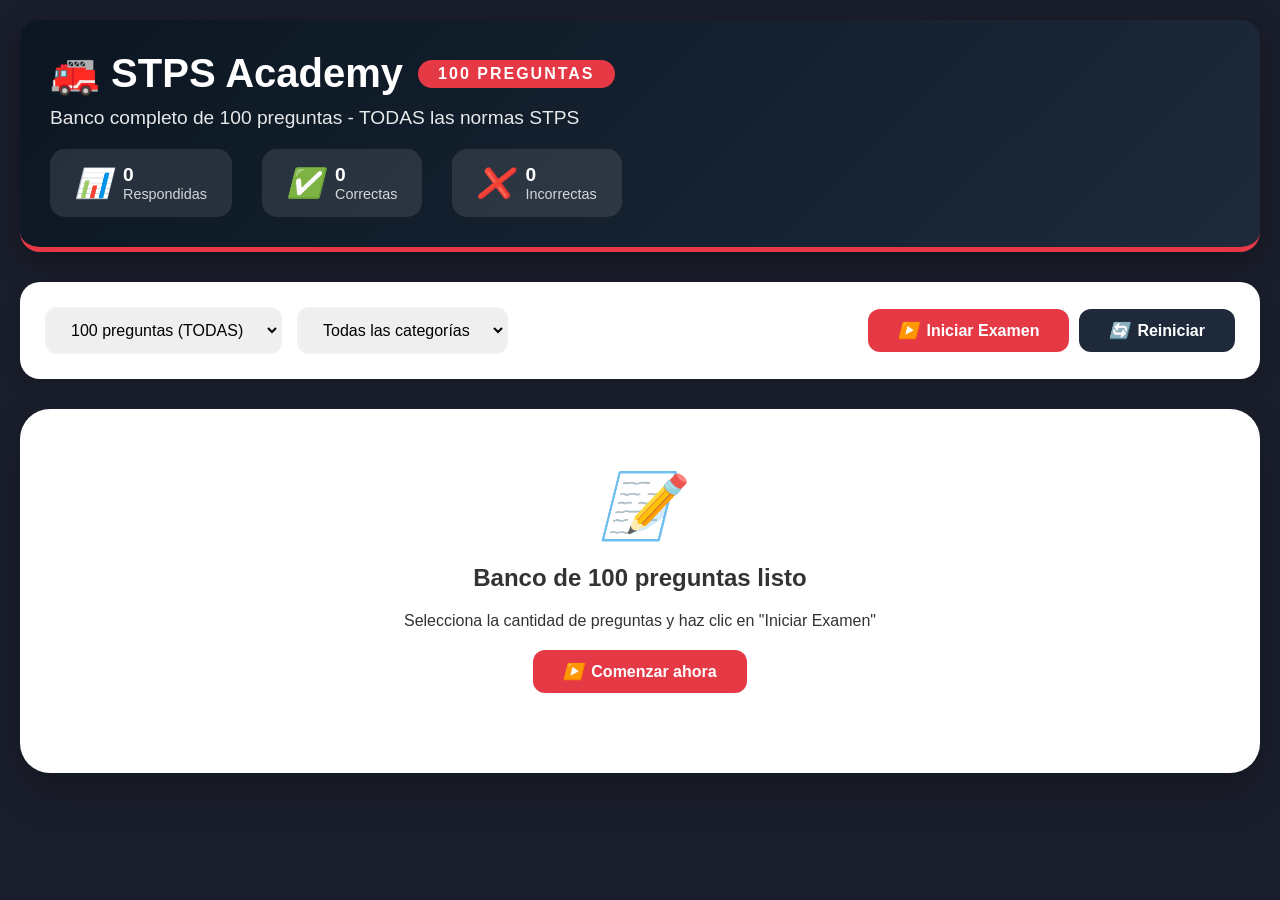
==== commit 9e9934c1: "Add stylesheet link to test.html" ====
--- a/test.html
+++ b/test.html
@@ -4,7 +4,7 @@
     <meta charset="UTF-8">
     <meta name="viewport" content="width=device-width, initial-scale=1.0">
     <title>📝 STPS Academy - 100 PREGUNTAS para Bomberos</title>
- 
+ <link rel="stylesheet" href="test.css">   
 </head>
 <body>
     <div class="exam-header">
--- a/test.css
+++ b/test.css
@@ -0,0 +1,376 @@
+
+        * {
+            margin: 0;
+            padding: 0;
+            box-sizing: border-box;
+        }
+
+        body {
+            font-family: 'Segoe UI', Tahoma, Geneva, Verdana, sans-serif;
+            background: #1a1e2b;
+            min-height: 100vh;
+            color: #333;
+            padding: 20px;
+        }
+
+        .exam-header {
+            background: linear-gradient(135deg, #0b1622 0%, #1e2a3a 100%);
+            color: white;
+            border-radius: 20px;
+            padding: 30px;
+            margin-bottom: 30px;
+            box-shadow: 0 10px 30px rgba(0,0,0,0.3);
+            border-bottom: 5px solid #e63946;
+        }
+
+        .exam-header h1 {
+            font-size: 2.5em;
+            display: flex;
+            align-items: center;
+            gap: 15px;
+            margin-bottom: 10px;
+        }
+
+        .exam-header h1 span {
+            background: #e63946;
+            padding: 5px 20px;
+            border-radius: 50px;
+            font-size: 0.4em;
+            letter-spacing: 2px;
+        }
+
+        .stats {
+            display: flex;
+            gap: 30px;
+            margin-top: 20px;
+            flex-wrap: wrap;
+        }
+
+        .stat-card {
+            background: rgba(255,255,255,0.1);
+            padding: 15px 25px;
+            border-radius: 15px;
+            display: flex;
+            align-items: center;
+            gap: 12px;
+        }
+
+        .stat-card i {
+            font-size: 1.8em;
+            color: #e63946;
+        }
+
+        .control-panel {
+            background: white;
+            border-radius: 20px;
+            padding: 25px;
+            margin-bottom: 30px;
+            box-shadow: 0 10px 20px rgba(0,0,0,0.1);
+            display: flex;
+            flex-wrap: wrap;
+            gap: 15px;
+            align-items: center;
+            justify-content: space-between;
+        }
+
+        .exam-config {
+            display: flex;
+            gap: 15px;
+            flex-wrap: wrap;
+        }
+
+        .config-select {
+            padding: 12px 20px;
+            border: 2px solid #eef2f6;
+            border-radius: 12px;
+            font-size: 1em;
+            cursor: pointer;
+            outline: none;
+            transition: all 0.3s;
+        }
+
+        .config-select:hover {
+            border-color: #e63946;
+        }
+
+        .btn {
+            padding: 12px 30px;
+            border: none;
+            border-radius: 12px;
+            font-weight: bold;
+            cursor: pointer;
+            transition: all 0.3s;
+            font-size: 1em;
+            display: flex;
+            align-items: center;
+            gap: 8px;
+        }
+
+        .btn-primary {
+            background: #e63946;
+            color: white;
+        }
+
+        .btn-primary:hover {
+            background: #c82333;
+            transform: translateY(-2px);
+            box-shadow: 0 5px 15px rgba(230, 57, 70, 0.3);
+        }
+
+        .btn-secondary {
+            background: #1e2a3a;
+            color: white;
+        }
+
+        .btn-secondary:hover {
+            background: #0b1622;
+        }
+
+        .btn-success {
+            background: #2a9d8f;
+            color: white;
+        }
+
+        .btn-success:hover {
+            background: #228176;
+        }
+
+        .exam-container {
+            background: white;
+            border-radius: 30px;
+            padding: 30px;
+            box-shadow: 0 20px 40px rgba(0,0,0,0.2);
+            margin-bottom: 30px;
+        }
+
+        .progress-bar {
+            height: 10px;
+            background: #eef2f6;
+            border-radius: 10px;
+            margin-bottom: 30px;
+            overflow: hidden;
+        }
+
+        .progress-fill {
+            height: 100%;
+            background: linear-gradient(90deg, #e63946, #ff8c94);
+            width: 0%;
+            transition: width 0.3s ease;
+        }
+
+        .question-header {
+            display: flex;
+            justify-content: space-between;
+            align-items: center;
+            margin-bottom: 25px;
+            padding-bottom: 15px;
+            border-bottom: 2px solid #eef2f6;
+        }
+
+        .question-number {
+            background: #1e2a3a;
+            color: white;
+            padding: 8px 20px;
+            border-radius: 30px;
+            font-weight: bold;
+        }
+
+        .question-category {
+            background: #e63946;
+            color: white;
+            padding: 8px 20px;
+            border-radius: 30px;
+            font-size: 0.9em;
+        }
+
+        .question-text {
+            font-size: 1.5em;
+            color: #1e2a3a;
+            margin-bottom: 30px;
+            line-height: 1.5;
+            font-weight: 600;
+        }
+
+        .options-grid {
+            display: grid;
+            gap: 15px;
+            margin-bottom: 30px;
+        }
+
+        .option {
+            background: #f8fafc;
+            border: 2px solid #eef2f6;
+            border-radius: 15px;
+            padding: 20px;
+            cursor: pointer;
+            transition: all 0.2s;
+            display: flex;
+            align-items: center;
+            gap: 15px;
+        }
+
+        .option:hover {
+            border-color: #e63946;
+            background: white;
+            transform: translateX(5px);
+        }
+
+        .option.selected {
+            background: #e63946;
+            border-color: #e63946;
+            color: white;
+        }
+
+        .option.correct {
+            background: #2a9d8f;
+            border-color: #2a9d8f;
+            color: white;
+        }
+
+        .option.incorrect {
+            background: #e63946;
+            border-color: #e63946;
+            color: white;
+        }
+
+        .option-marker {
+            width: 30px;
+            height: 30px;
+            border-radius: 50%;
+            background: white;
+            border: 2px solid #ddd;
+            display: flex;
+            align-items: center;
+            justify-content: center;
+            font-weight: bold;
+        }
+
+        .option.selected .option-marker {
+            background: white;
+            border-color: white;
+            color: #e63946;
+        }
+
+        .navigation-buttons {
+            display: flex;
+            justify-content: space-between;
+            gap: 15px;
+            margin-top: 30px;
+        }
+
+        .results-container {
+            background: white;
+            border-radius: 30px;
+            padding: 40px;
+            box-shadow: 0 20px 40px rgba(0,0,0,0.2);
+            text-align: center;
+        }
+
+        .score-circle {
+            width: 200px;
+            height: 200px;
+            border-radius: 50%;
+            background: linear-gradient(135deg, #e63946, #ff8c94);
+            margin: 30px auto;
+            display: flex;
+            flex-direction: column;
+            align-items: center;
+            justify-content: center;
+            color: white;
+            box-shadow: 0 10px 30px rgba(230, 57, 70, 0.3);
+        }
+
+        .score-number {
+            font-size: 4em;
+            font-weight: bold;
+            line-height: 1;
+        }
+
+        .score-label {
+            font-size: 1.2em;
+            opacity: 0.9;
+        }
+
+        .result-details {
+            display: grid;
+            grid-template-columns: repeat(auto-fit, minmax(200px, 1fr));
+            gap: 20px;
+            margin: 40px 0;
+        }
+
+        .result-card {
+            background: #f8fafc;
+            border-radius: 15px;
+            padding: 25px;
+            border-left: 5px solid;
+        }
+
+        .result-card.correct { border-color: #2a9d8f; }
+        .result-card.incorrect { border-color: #e63946; }
+
+        .result-card h3 {
+            font-size: 2em;
+            margin-bottom: 5px;
+        }
+
+        .review-list {
+            text-align: left;
+            margin-top: 30px;
+            max-height: 400px;
+            overflow-y: auto;
+            padding: 20px;
+            background: #f8fafc;
+            border-radius: 15px;
+        }
+
+        .review-item {
+            padding: 15px;
+            border-bottom: 1px solid #eef2f6;
+            display: flex;
+            gap: 15px;
+        }
+
+        .review-item.correct { background: #e8f5e9; }
+        .review-item.incorrect { background: #ffebee; }
+
+        .review-icon {
+            font-size: 1.5em;
+        }
+
+        .badge-fire {
+            background: #e63946;
+            color: white;
+            padding: 3px 10px;
+            border-radius: 20px;
+            font-size: 0.8em;
+            margin-left: 10px;
+        }
+
+        .badge-norma {
+            background: #1e2a3a;
+            color: white;
+            padding: 2px 8px;
+            border-radius: 12px;
+            font-size: 0.7em;
+            margin-left: 10px;
+        }
+
+        @media (max-width: 768px) {
+            .exam-header h1 {
+                font-size: 1.8em;
+            }
+            
+            .stats {
+                flex-direction: column;
+                gap: 10px;
+            }
+            
+            .question-text {
+                font-size: 1.2em;
+            }
+            
+            .navigation-buttons {
+                flex-direction: column;
+            }
+        }
+   
